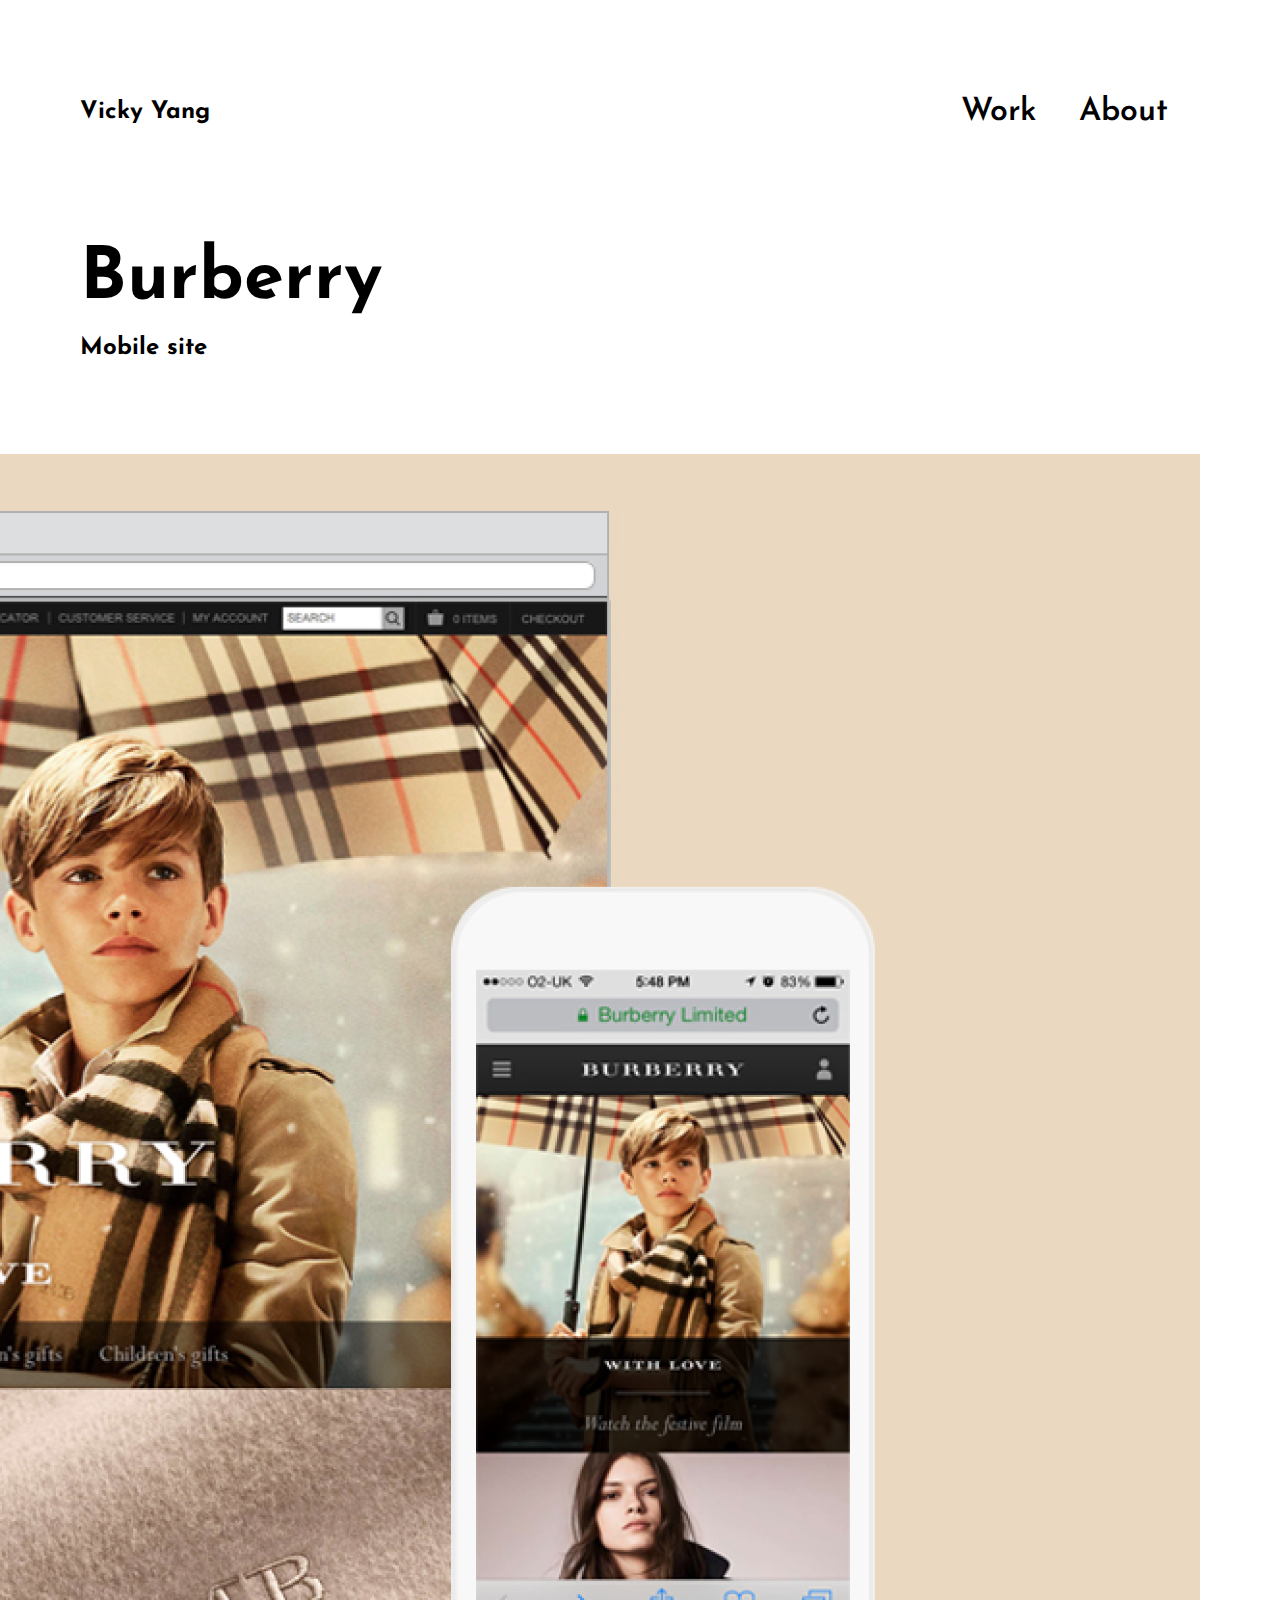
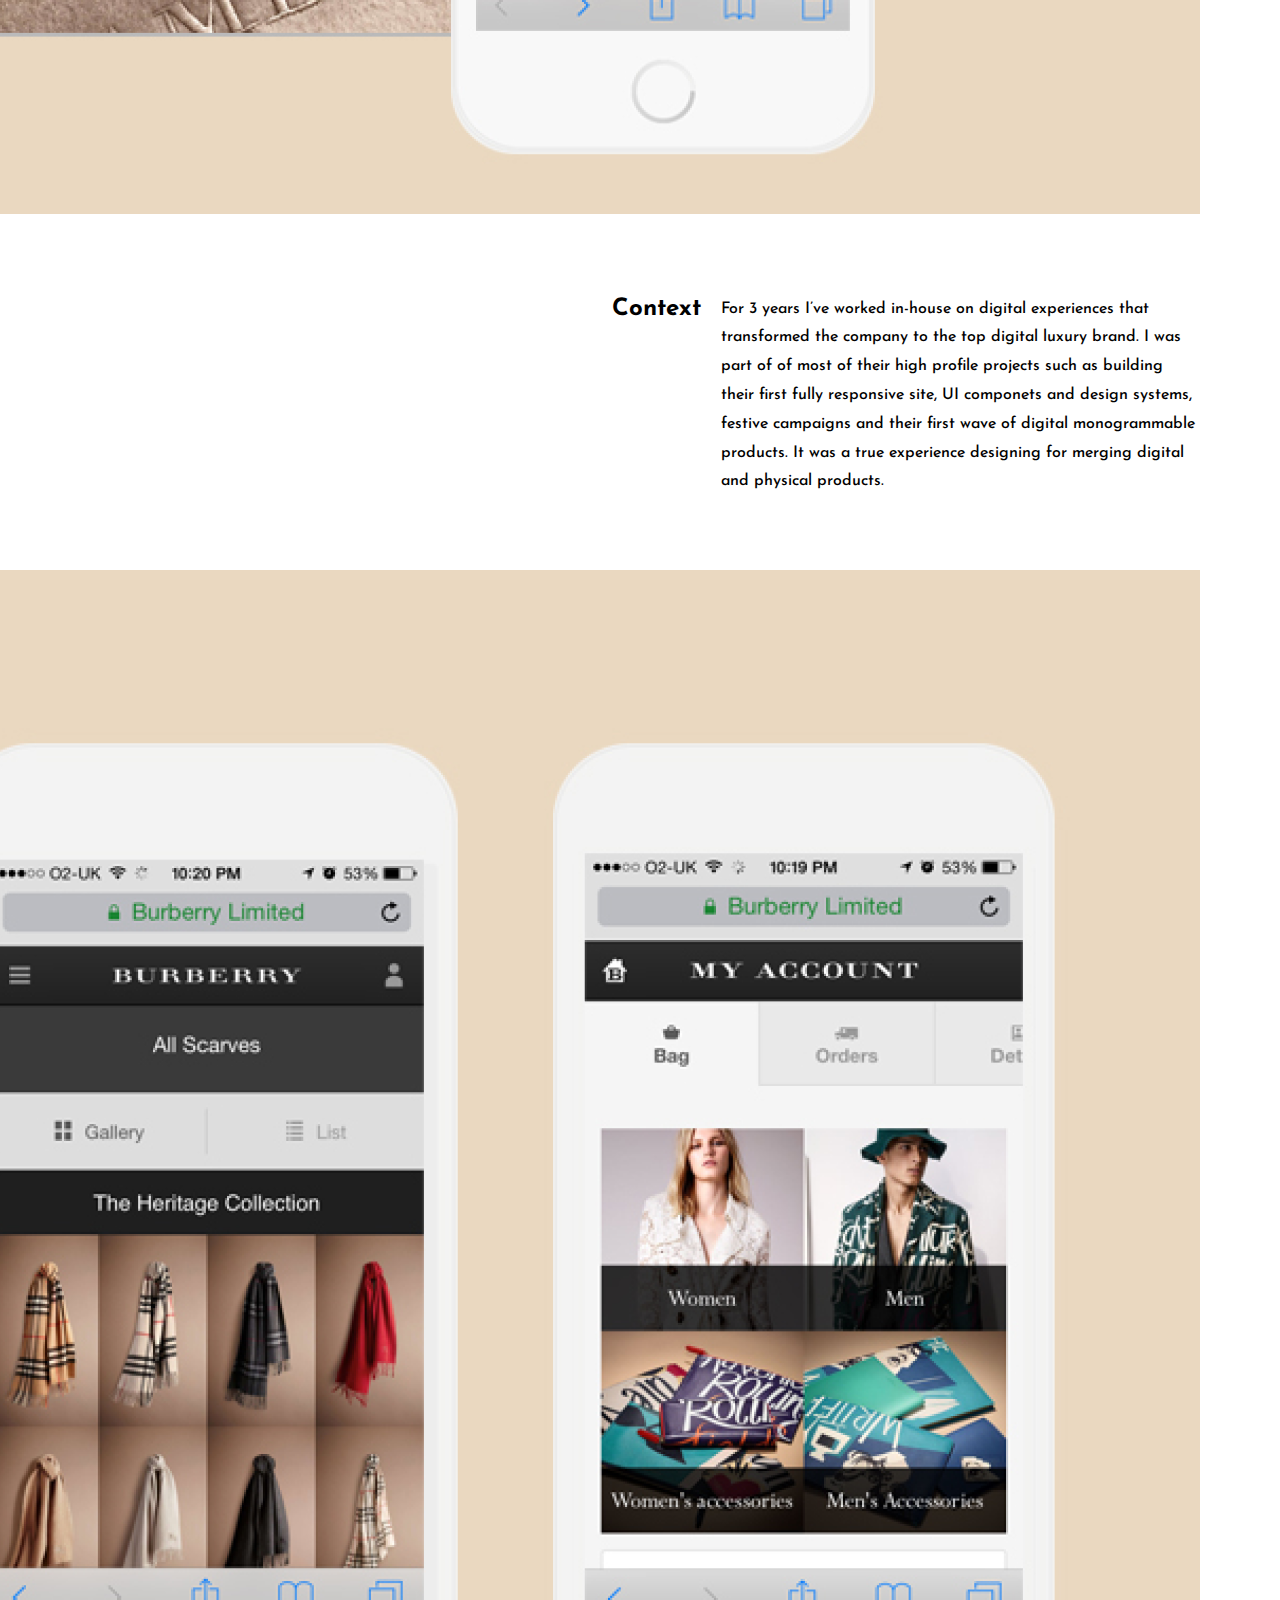
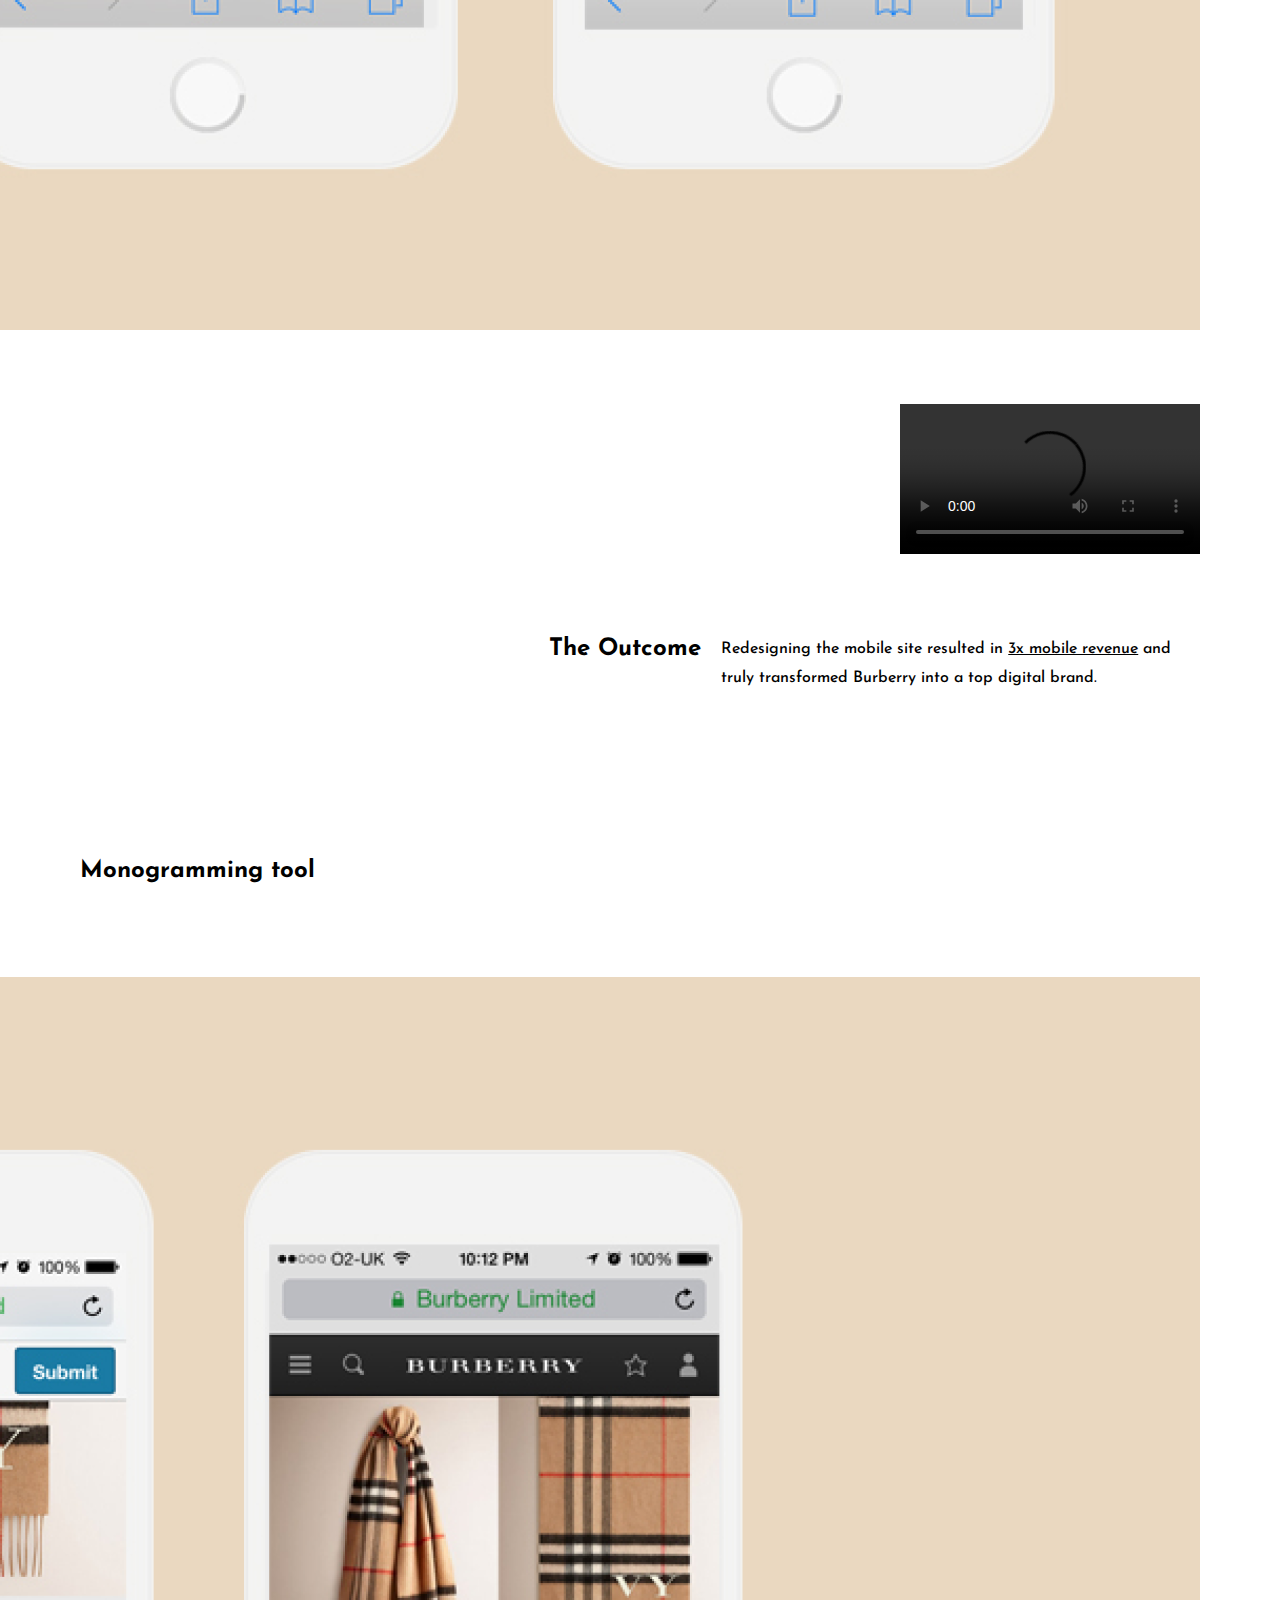
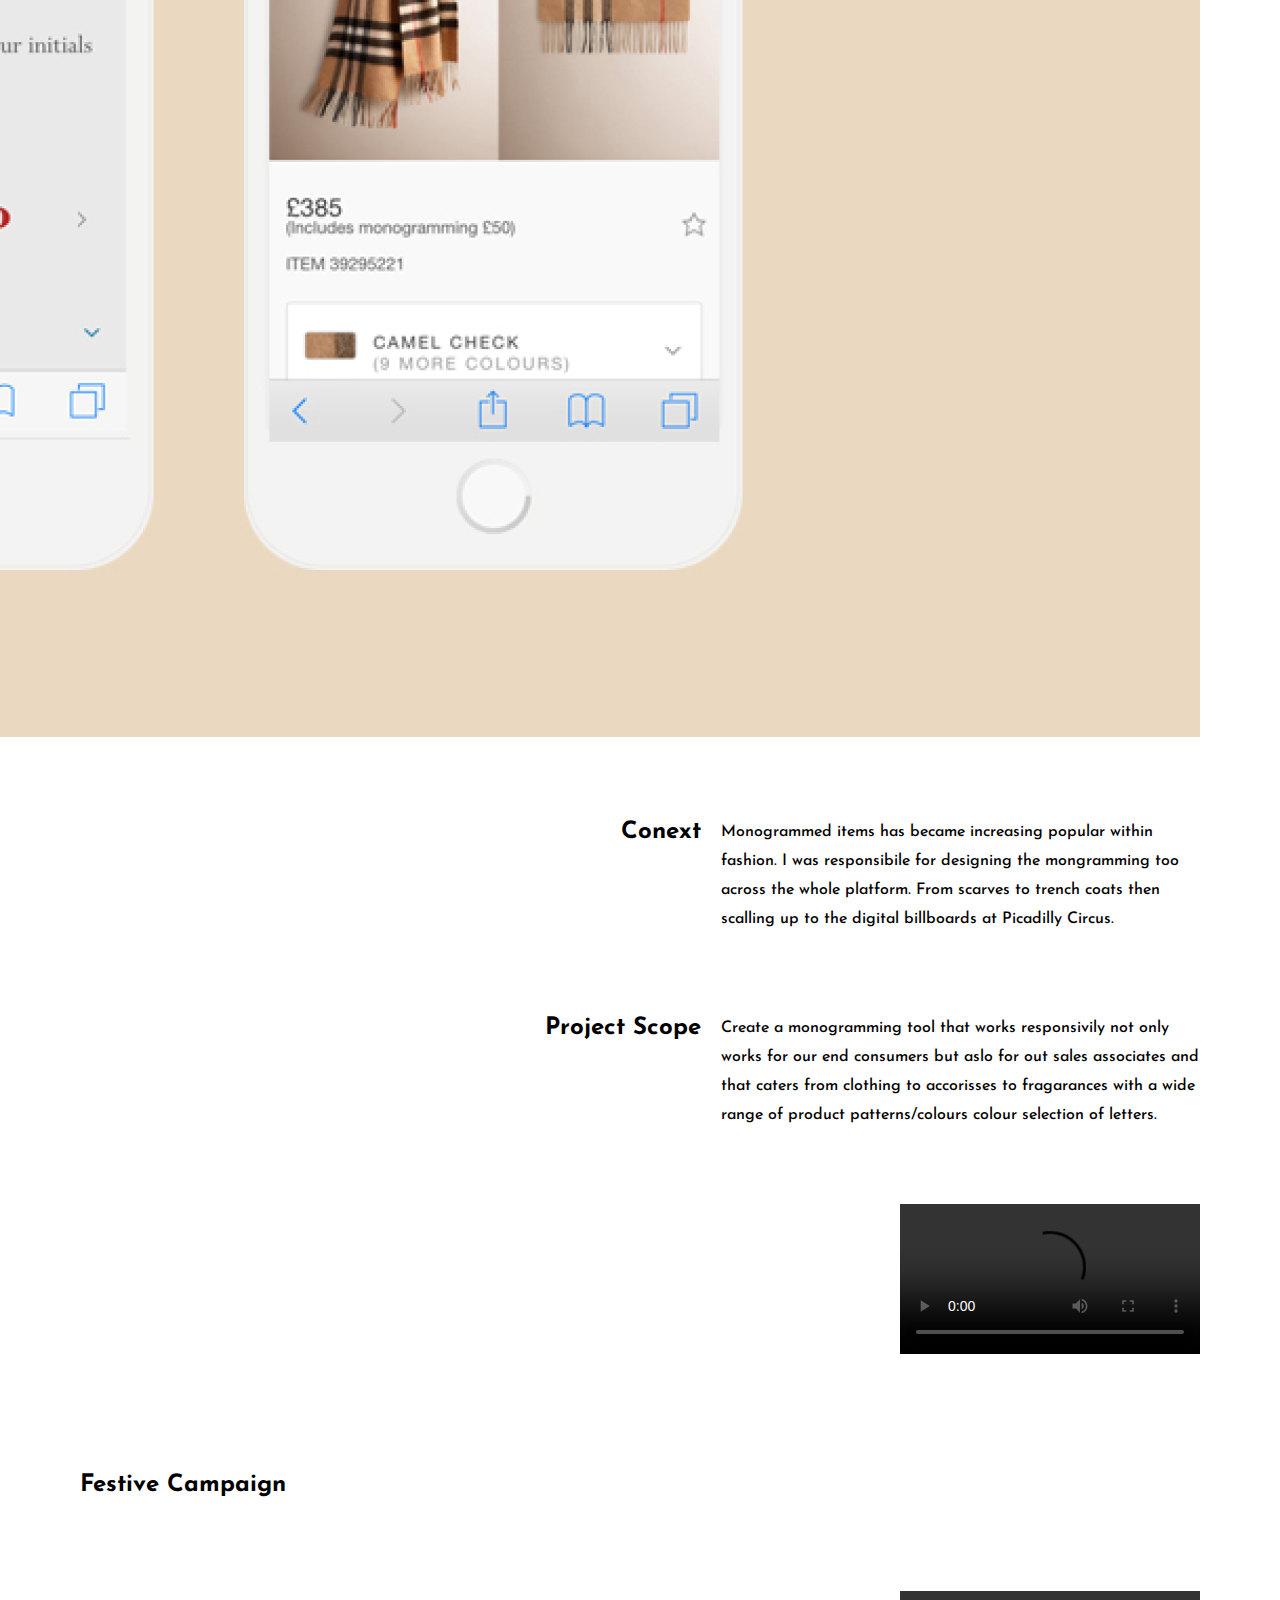
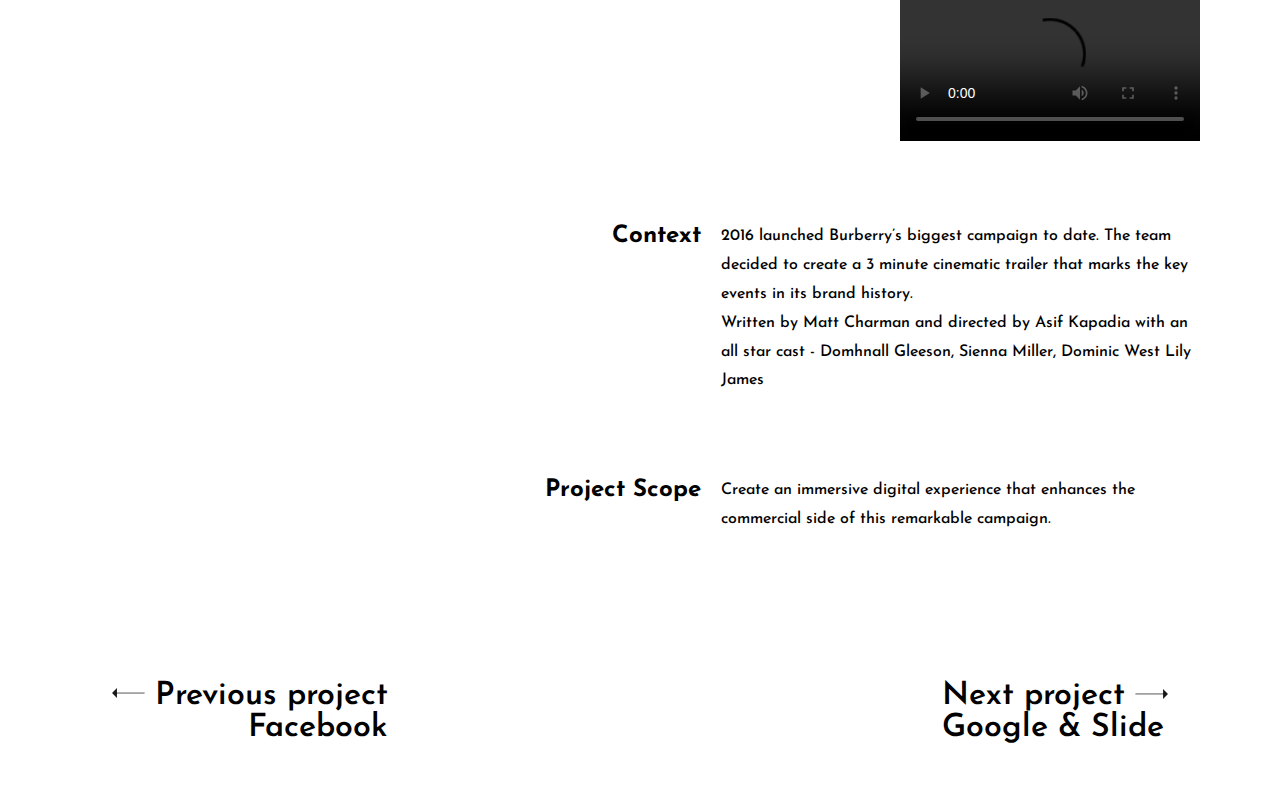
==== project_burberry.html @ 66a8c8dd "Add files via upload" ====
<!DOCTYPE html>

<html>
<head>
	<title>Vicky Yang</title>

	<link rel="stylesheet" type="text/css" href="assets/css/projects.css">
</head>


<body>
	<header>

		<h2>Vicky Yang</h2>

		<nav>
			<a href="index.html">Work</a>
			<a href="about.html">About</a>			
		</nav>
	</header>


	<section class="project_title">	
		<h1>Burberry</h1>
		<h2>Mobile site</h2>
	</section>


	<section class="project_img_single">
		<img src="assets/images/burberry_1.png" alt="">
	</section>


	<main class="project">

	<div class="project_title">	
		<h2>Context</h2>
	</div>	

	<div class="project_text">
		<p>For 3 years I’ve worked in-house on digital experiences that transformed the company to the top digital luxury brand. I was part of of most of their high profile projects such as building their first fully responsive site, UI componets and design systems, festive campaigns and their first wave of digital monogrammable products. It was a true experience designing for merging digital and physical products.</p>
	</div>

	</main>


	<section class="project_img_single">
		<img src="assets/images/burberry_2.png" alt="">
	</section>


	<section class="project_img_single">
		<video controls>
			<source src="assets/images/burberry_mobile_site.mp4" type="">
		</video>
	</section>



	<main class="project">

	<div class="project_title">
		<h2>The Outcome</h2>
	</div>	

	<div class="project_text">
		<p>Redesigning the mobile site resulted in <a class="inline_link" href="https://digiday.com/marketing/burberry-became-top-digital-luxury-brand/">3x mobile revenue</a> and truly transformed Burberry into a top digital brand.</p>
	</div>

	</main>


	<section class="project_title">	
		<h2>Monogramming tool</h2>
	</section>	

	<section class="project_img_single">
		<img src="assets/images/burberry_3.png" alt="">
	</section>	

	<main class="project">

	<div class="project_title">
		<h2>Conext</h2>
	</div>	

	<div class="project_text">
		<p>Monogrammed items has became increasing popular within fashion. I was responsibile for designing the mongramming too across the whole platform. From scarves to trench coats then scalling up to the digital billboards at Picadilly Circus.
		</p>
	</div>

	</main>	



	<main class="project">

	<div class="project_title">
		<h2>Project Scope</h2>
	</div>	

	<div class="project_text">
		<p>Create a monogramming tool that works responsivily not only works for our end consumers but aslo for out sales associates and that caters from clothing to accorisses to fragarances with a wide range of product patterns/colours colour selection of letters.
		</p>
	</div>

	
	</main>	



	<section class="project_img_single">	
		<video controls>
		  	<source src="assets/images/burberry_scarf_bar.mp4" type="">
		</video> 
	</section>	




	<section class="project_title">	
		<h2>Festive Campaign</h2>
	</section>		



	<section class="project_img_single">
		<video controls>
		  	<source src="assets/images/burbs_gifts_page.mov" type="">
		</video> 
	</section>		


	<main class="project">

	<div class="project_title">
		<h2>Context</h2>
	</div>	

		<div class="project_text">
			<p>2016 launched Burberry’s biggest campaign to date. The team decided to create a 3 minute cinematic trailer that marks the key events in its brand history. <br> 
			Written by Matt Charman and directed by Asif Kapadia with an all star cast -  Domhnall Gleeson, Sienna Miller, Dominic West Lily James 
			</p>
		</div>

	</main>

	<main class="project">

	<div class="project_title">
		<h2>Project Scope</h2>
	</div>	

	<div class="project_text">
		<p>Create an immersive digital experience that enhances the commercial side of this remarkable campaign.
		</p>
	</div>

	</main>				


	<footer>
		<div class="pagination">
			<ul>
				<li class="left">
                      <a href="project_facebook_ad.html">
                       <img class="arrow_left" src="assets/images/arrow-left.svg"> 
                        Previous project<br>
                        Facebook
                      </a>
                </li>
					<li class="right">
                       <a href="project_google.html">
                        Next project
                        <img class="arrow_right" src="assets/images/arrow-right.svg">
                        <br>Google & Slide
                   </a>
               </li>
			</ul>
		</div>
	</footer>



</body>
</html>
---- assets/css/projects.css ----
@import url('https://fonts.googleapis.com/css2?family=Josefin+Sans:wght@600&display=swap');

body {
	font-family: Josefin Sans;
	color: black;
	font-style: normal;
	font-weight: 500;

	width: 1120px;
	margin: 80px auto 48px auto;
}

ul {
	list-style-type: none;
}


h1 {
	font-size: 72px;
	margin: 0;
}

h3 {
	font-weight: 600;
}


nav, footer {
	font-family: Josefin Sans;
	font-weight: 600;
	font-size: 32px;
}


header {
	display: flex;
	flex-direction: row;
	align-items: center;
	justify-content: space-between;
/*	margin: 0 0 0 32px;*/
}




a {
	text-decoration: none;
	color: black;
	transition: color 0.3;
	margin: 0 32px 0 0;
}

a:hover {
	color: #E3B848;
}


a.inline_link {
	text-decoration: underline;
	margin: 0;
}


section {	
	display: flex;
	flex-direction: row;
	justify-content: flex-end;
}



section.project_title {
	margin: 100px 0 0 0;
	flex-direction: column;
	justify-content: flex-start;
}

/*Google colour*/

section.project_title h1 span:nth-child(1),
section.project_title h1 span:nth-child(4) {
	 color:#4285F4;
	/*white-space: nowrap;*/
}

section.project_title h1 span:nth-child(2),
section.project_title h1 span:nth-child(6) {
	color:#EA4335;	
}

section.project_title h1 span:nth-child(3) {
	color:#FBBC05;	
}
section.project_title h1 span:nth-child(5) {
	color:#34A853;	
}

/*section.project_title h2 {
	margin: 0 0 85px 0;
}*/

section.project_img_single {
/*	background-color: #C4C4C4;*/
	margin: 74px 0 74px 0;

}

main {
	margin: 74px 0 74px 0;
	display: grid;
	grid-template-columns: repeat(16, 1fr);
	gap: 20px 20px;
}


main.project div.project_title {
	margin: 0 0 68px 0; 
	line-height: 1.8;
	grid-column: 7 / span 3;
}

main.project div.project_title h2{
	text-align: right;
	margin: 0;
}


main.project div.project_text {
	margin: 7px 0 0 0;
	grid-column: 10 / span 7;	
	line-height: 1.8;

}

main.project div.project_text p, h3 {
	margin: 0;

}


footer a {
	margin: 0 0 0 0;
}

footer div.pagination {
	margin: 100px 0 0 0;
}

footer div.pagination ul {
	display: flex;
	flex-direction: row;
	justify-content: space-between;
	align-items: center;
	padding: 0;
	margin: 100px 0 0 0;
}

footer div.pagination ul li.left {
	text-align: right;
	margin: 0 0 0 32px;
} 

footer div.pagination ul li.right {
	text-align: left;
	margin: 0 32px 0 0;
} 

footer div.pagination ul li.left img.arrow_left {
	margin: 0 0 6px 0;
}

footer div.pagination ul li.right img.arrow_right {
	margin: 0 0 4px 0;
}

#fb_title {
	color: #1A60B1;
}






/* media queries */

@media (max-width: 1130px) {

	body {
		width: auto;
		margin: 0 32px 0 32px;
	}



/*	section.project_title {
		margin: 32px 32px;
	}*/


/*	section.project_img_single {
		margin: 0px 32px 32px 32px;			
	}*/

	main.project div.project_title h2 {
		text-align: left;
	}

/*	section div.project_text {
		margin: 0px 32px 32px 32px;	

	}*/

}


@media (max-width: 980px) {

	footer div.pagination ul {
	margin: 0;
}	



section.project_title {
	margin: 80px 0 0 0;
}

section.project_title h1 {
	font-size: 62px;
}


main.project div.project_title {
		grid-column: 1 / span 4;
		margin:0;	
}

main.project div.project_text {
		grid-column: 5 / span 14;	
}
	
/*section.project_img_single {
	margin: 0px 32px 32px 32px;			
	}*/


}


@media (max-width: 790px) {

	header {
		flex-direction: column;
		margin: 0;
	}

	header a {
		margin: 0px 32px 0px 32px;			
	}

	main.project div.project_title {
		grid-column: 1 / span 16;
		margin:0;	
	}

	main.project div.project_text {
		grid-column: 1 / span 16;	
	}

footer div.pagination ul li.left  {
		margin: 0;
} 

footer div.pagination ul li.right  {
		margin: 0;
	} 

}	


/*	section div.project_wrapper {
		flex-direction: column;
	}*/

/*	section.project div.project_wrapper h2 {
		width: auto;
		justify-content: flex-end;
		text-align: left;
		margin: 0px 32px 0px 32px;			
	}	*/


@media (max-width: 630px) {


footer div.pagination ul li.left a {
		font-size: 24px;
		margin: 0;
} 

footer div.pagination ul li.right a {
		font-size: 24px;
		margin: 0;
	} 

}

@media (max-width: 525px) {

footer div.pagination ul li.left a {
		font-size: 18px;
} 

footer div.pagination ul li.right a {
		font-size: 18px;
	} 

footer div.pagination ul li.left img.arrow_left {
	margin: 0 0 2px 0;
}


}
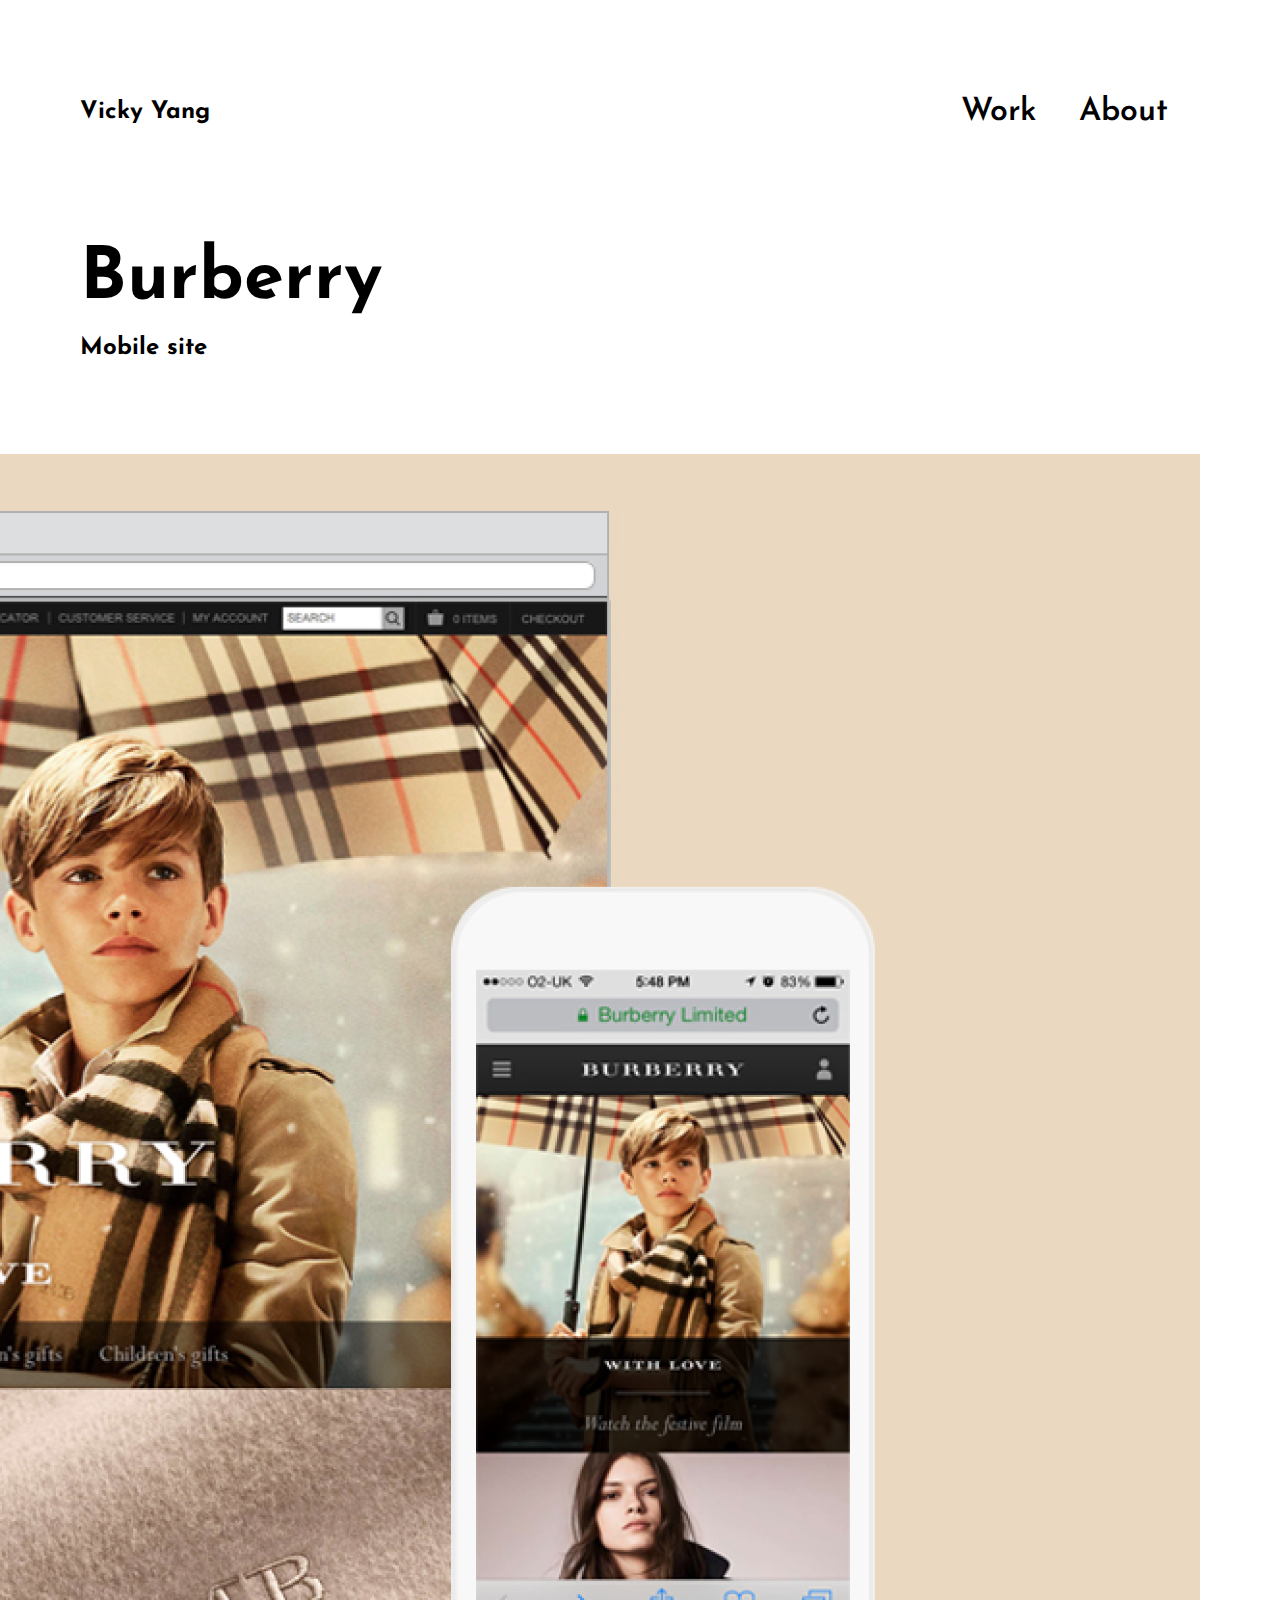
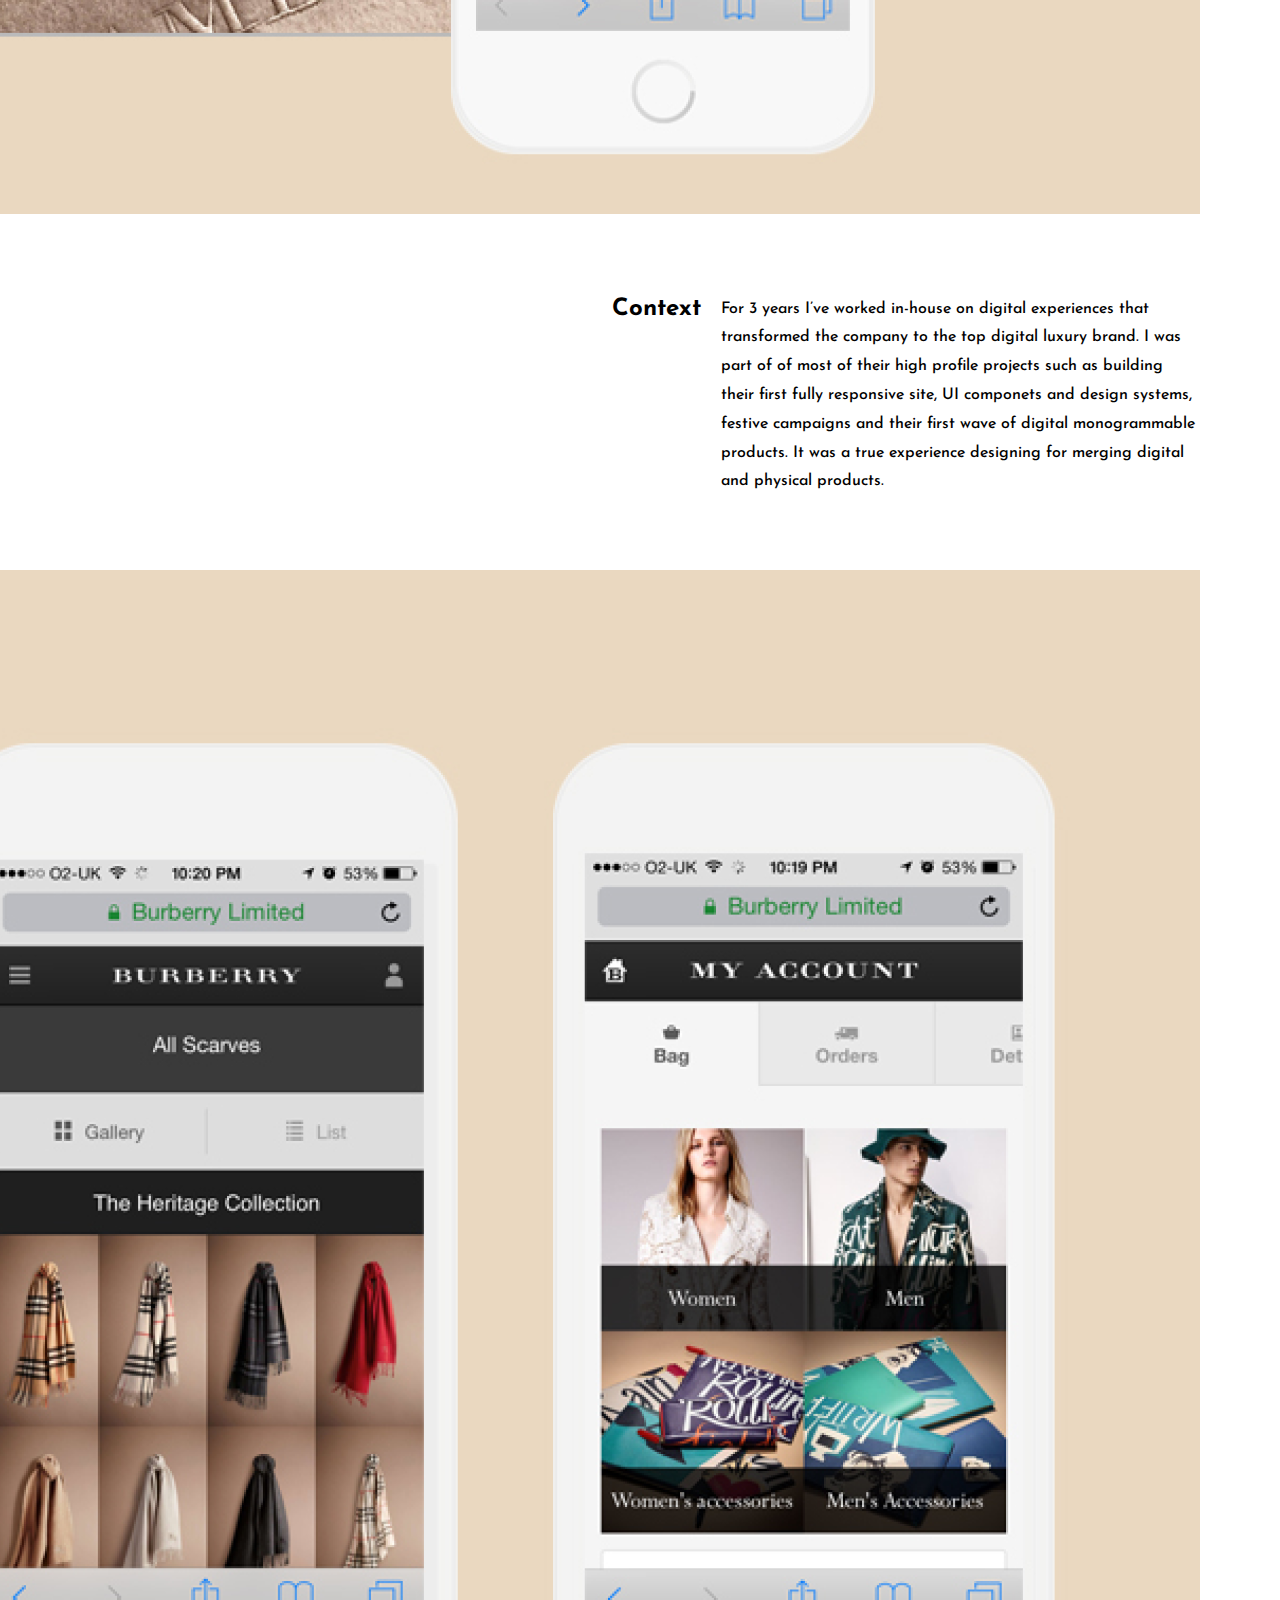
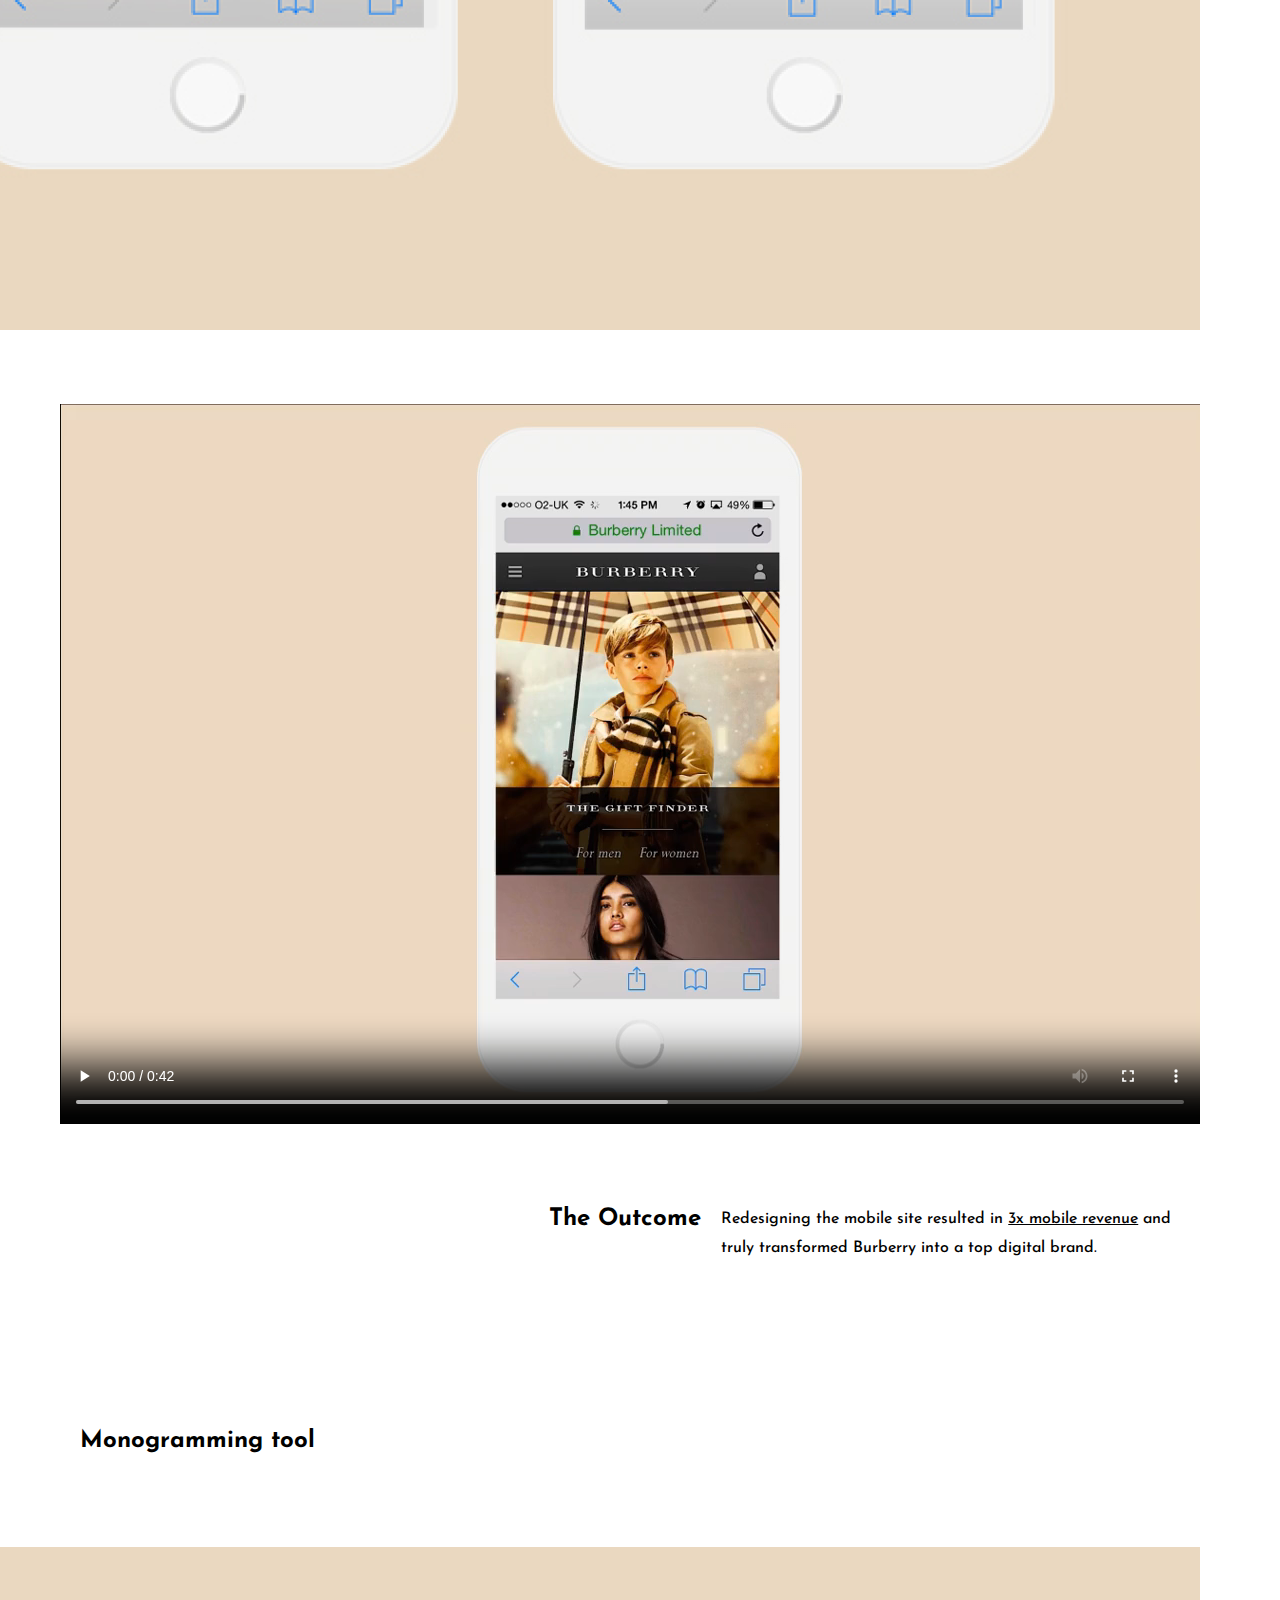
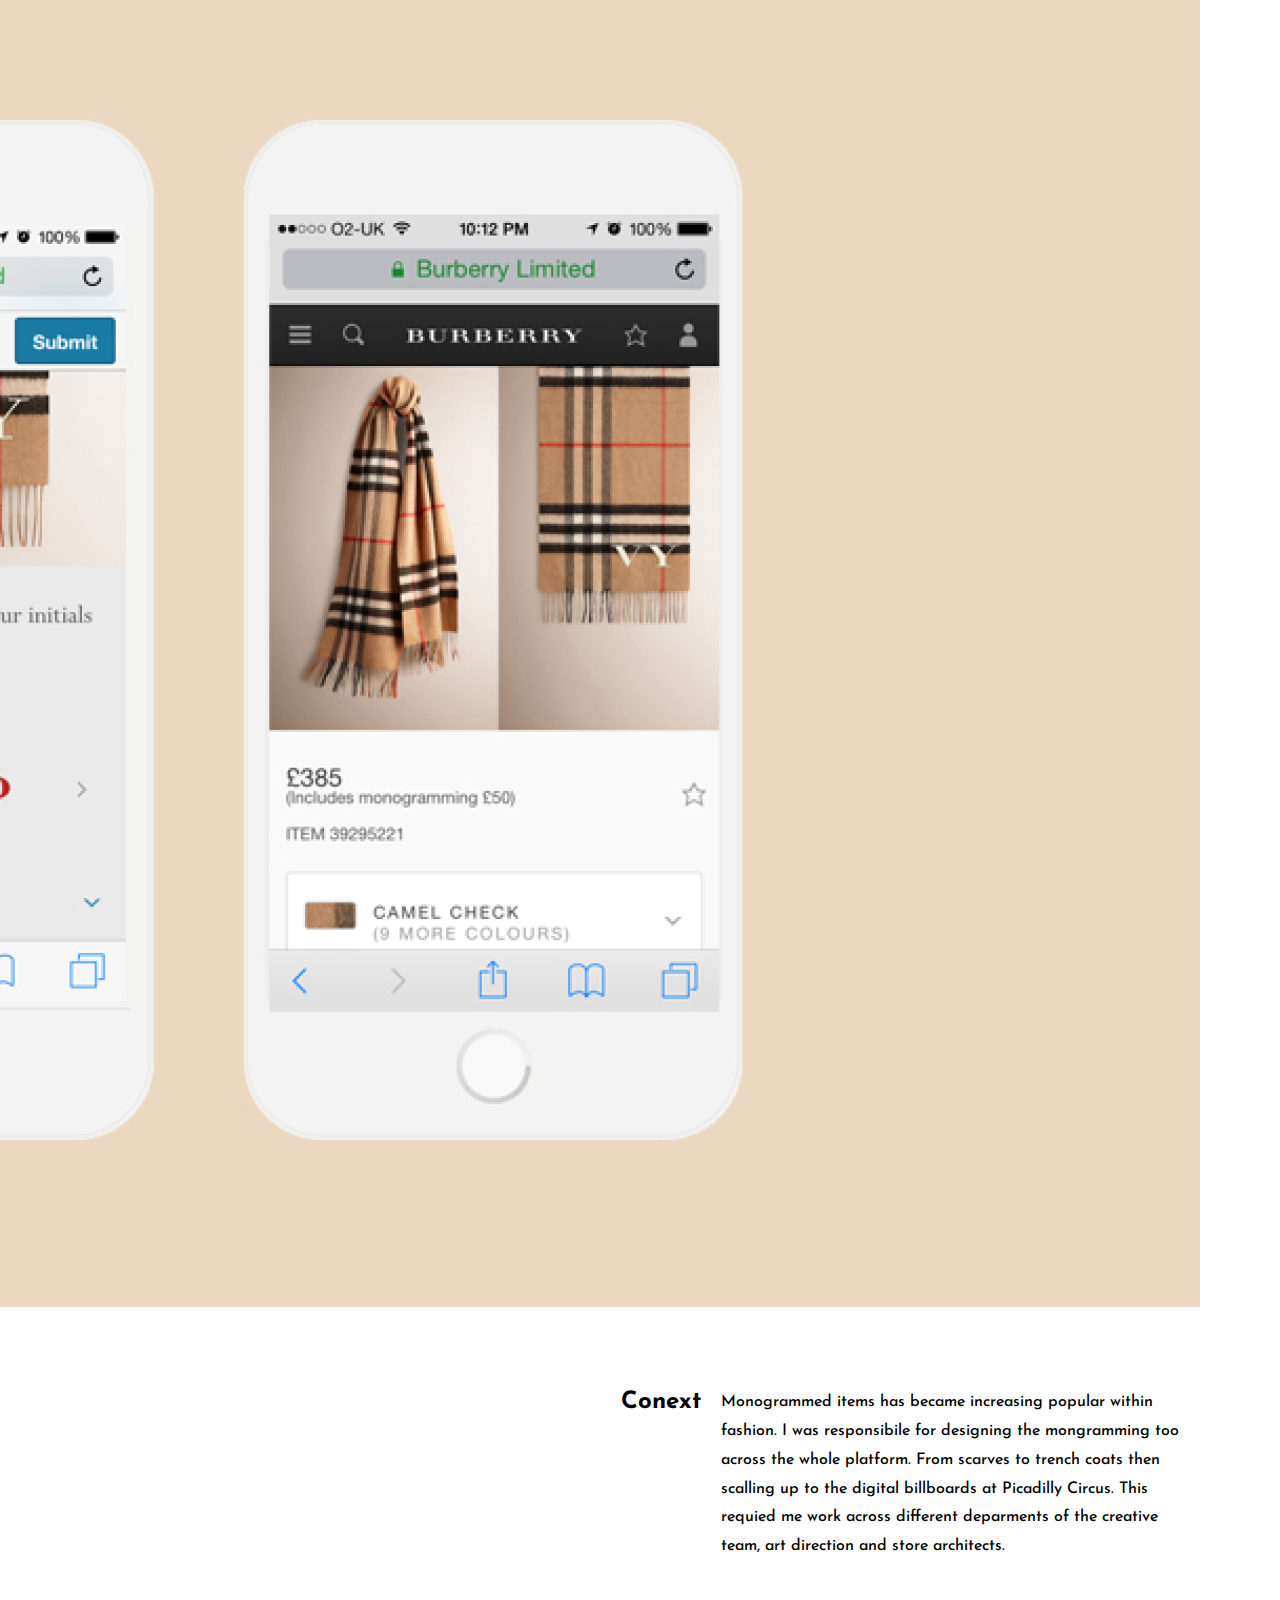
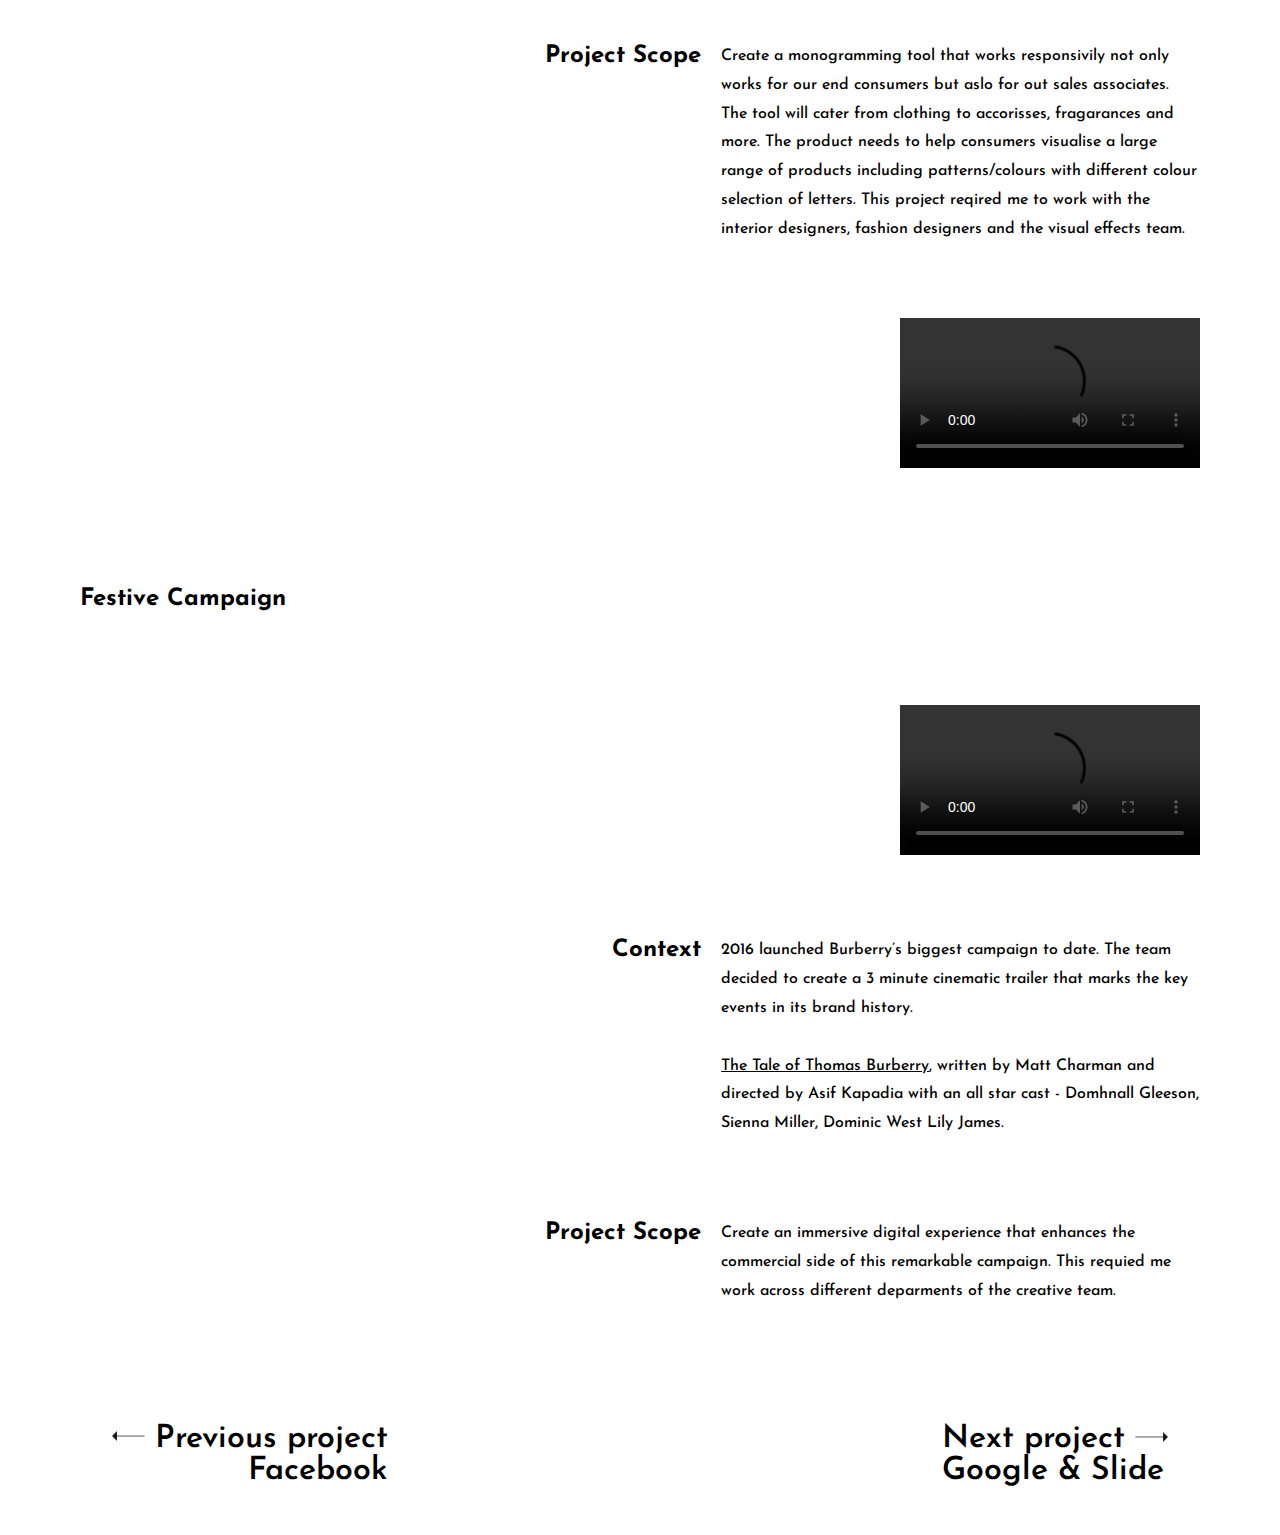
==== commit 364e73bd: "Add files via upload" ====
--- a/project_burberry.html
+++ b/project_burberry.html
@@ -85,7 +85,7 @@
 	</div>	
 
 	<div class="project_text">
-		<p>Monogrammed items has became increasing popular within fashion. I was responsibile for designing the mongramming too across the whole platform. From scarves to trench coats then scalling up to the digital billboards at Picadilly Circus.
+		<p>Monogrammed items has became increasing popular within fashion. I was responsibile for designing the mongramming too across the whole platform. From scarves to trench coats then scalling up to the digital billboards at Picadilly Circus. This requied me work across different deparments of the creative team, art direction and store architects. 
 		</p>
 	</div>
 
@@ -100,7 +100,7 @@
 	</div>	
 
 	<div class="project_text">
-		<p>Create a monogramming tool that works responsivily not only works for our end consumers but aslo for out sales associates and that caters from clothing to accorisses to fragarances with a wide range of product patterns/colours colour selection of letters.
+		<p>Create a monogramming tool that works responsivily not only works for our end consumers but aslo for out sales associates. The tool will cater from clothing to accorisses, fragarances and more. The product needs to help consumers visualise a large range of products including patterns/colours with different colour selection of letters. This project reqired me to work with the interior designers, fashion designers and the visual effects team.
 		</p>
 	</div>
 
@@ -139,7 +139,7 @@
 
 		<div class="project_text">
 			<p>2016 launched Burberry’s biggest campaign to date. The team decided to create a 3 minute cinematic trailer that marks the key events in its brand history. <br> 
-			Written by Matt Charman and directed by Asif Kapadia with an all star cast -  Domhnall Gleeson, Sienna Miller, Dominic West Lily James 
+			<br><a class="inline_link" href="https://www.youtube.com/watch?v=6D5IZtDCS5c">The Tale of Thomas Burberry</a>, written by Matt Charman and directed by Asif Kapadia with an all star cast -  Domhnall Gleeson, Sienna Miller, Dominic West Lily James.  
 			</p>
 		</div>
 
@@ -152,7 +152,7 @@
 	</div>	
 
 	<div class="project_text">
-		<p>Create an immersive digital experience that enhances the commercial side of this remarkable campaign.
+		<p>Create an immersive digital experience that enhances the commercial side of this remarkable campaign. This requied me work across different deparments of the creative team.
 		</p>
 	</div>
 
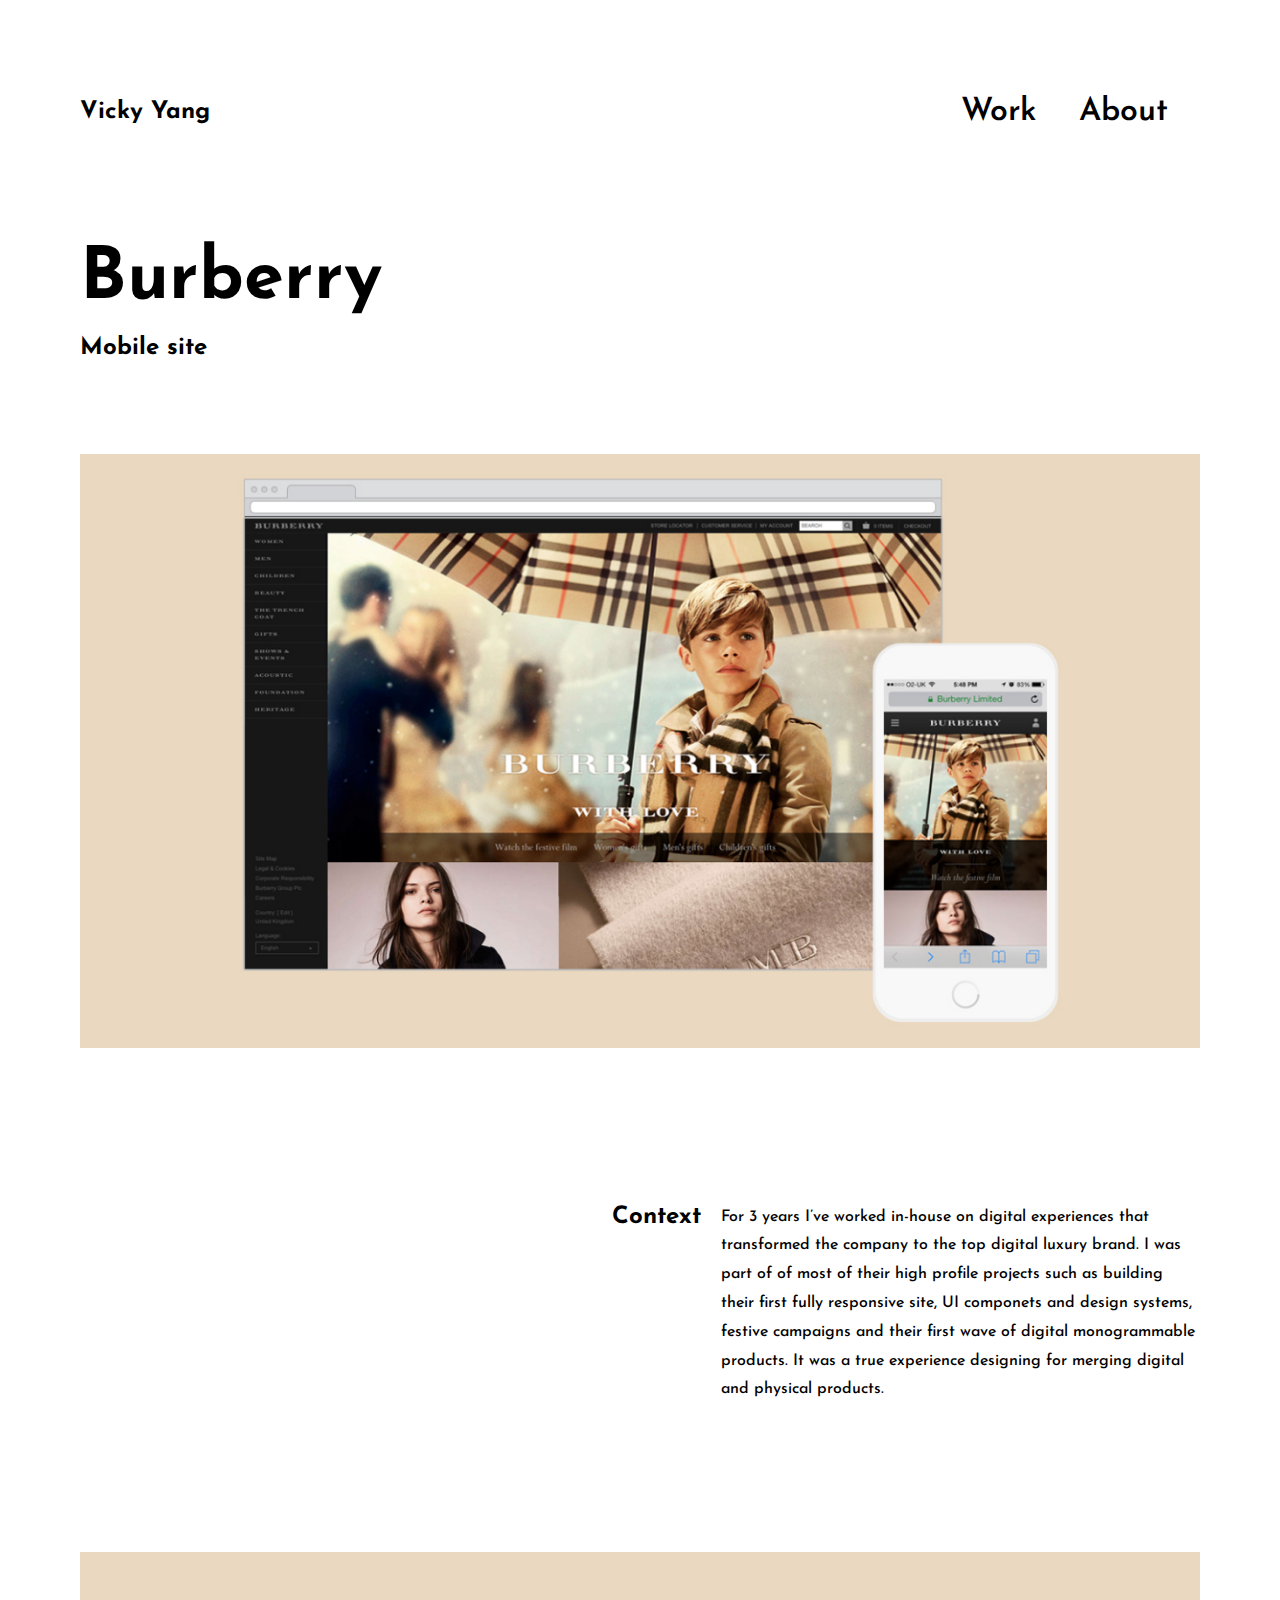
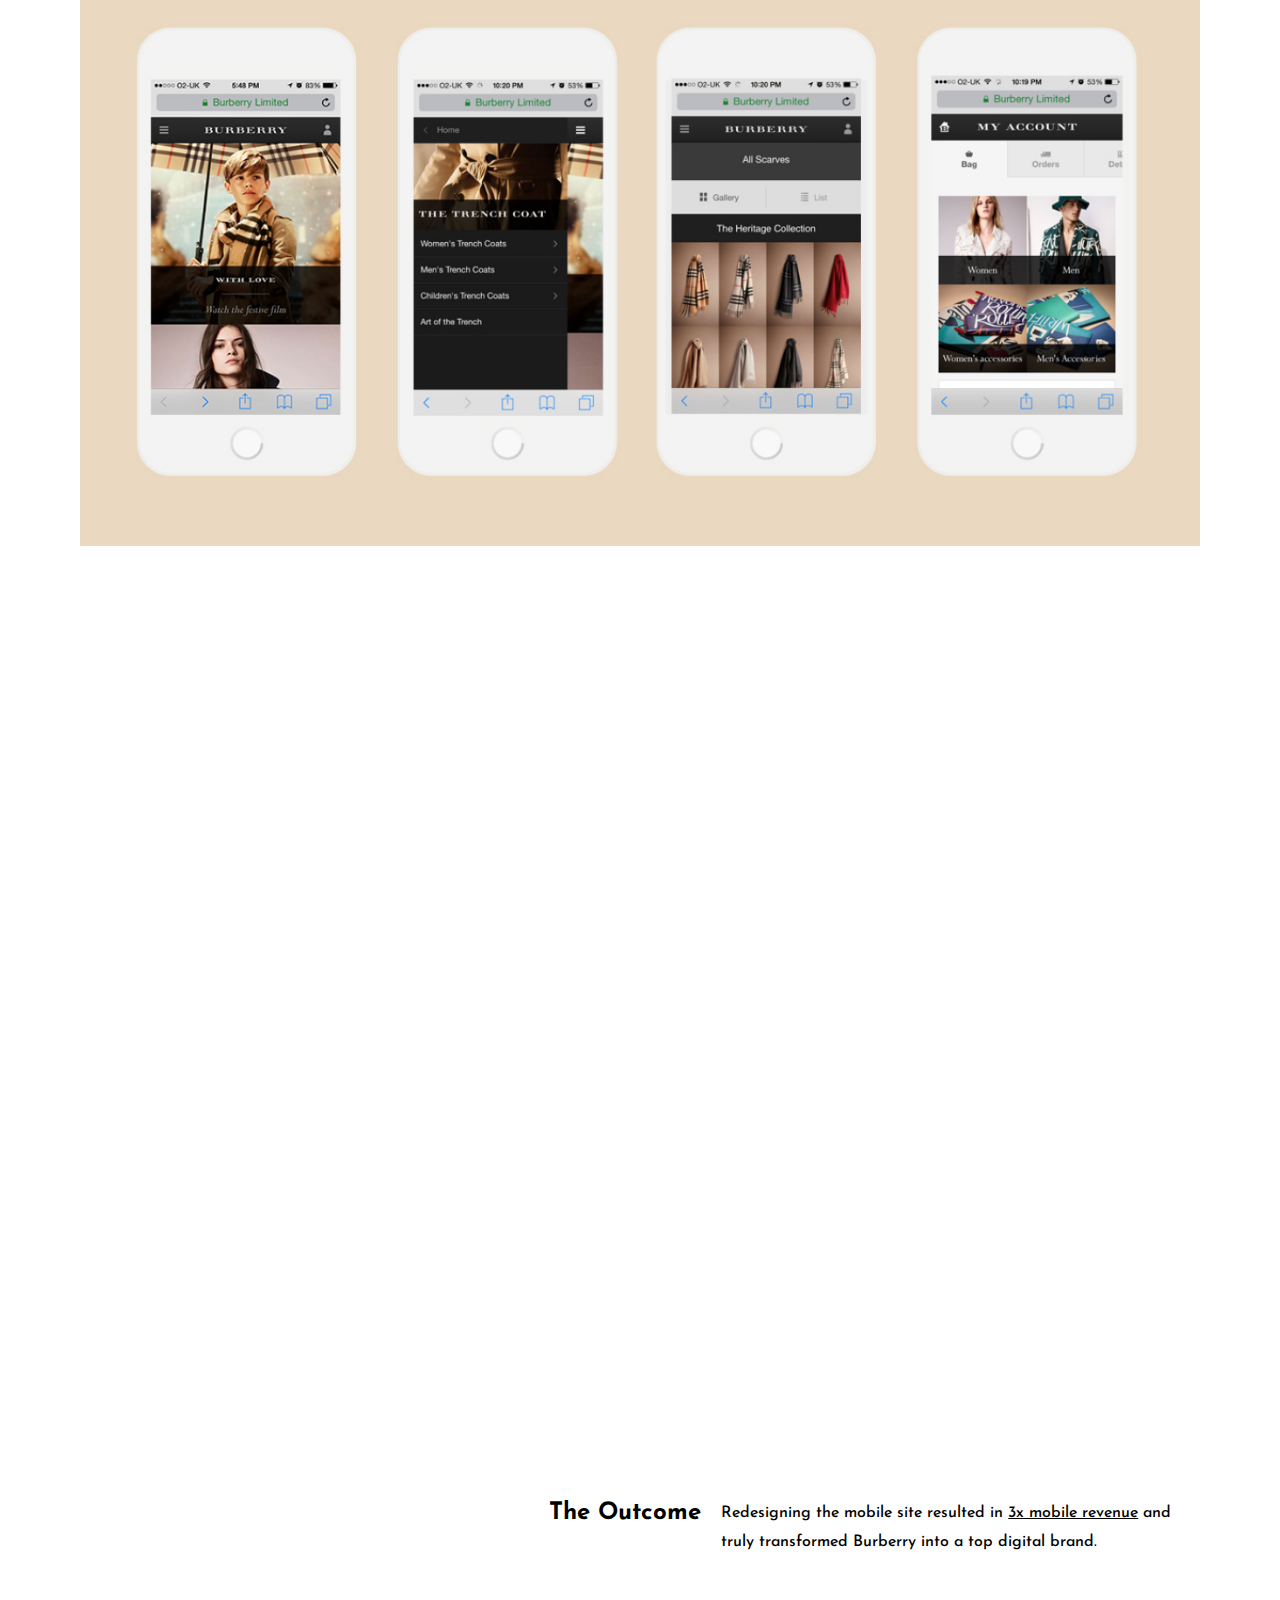
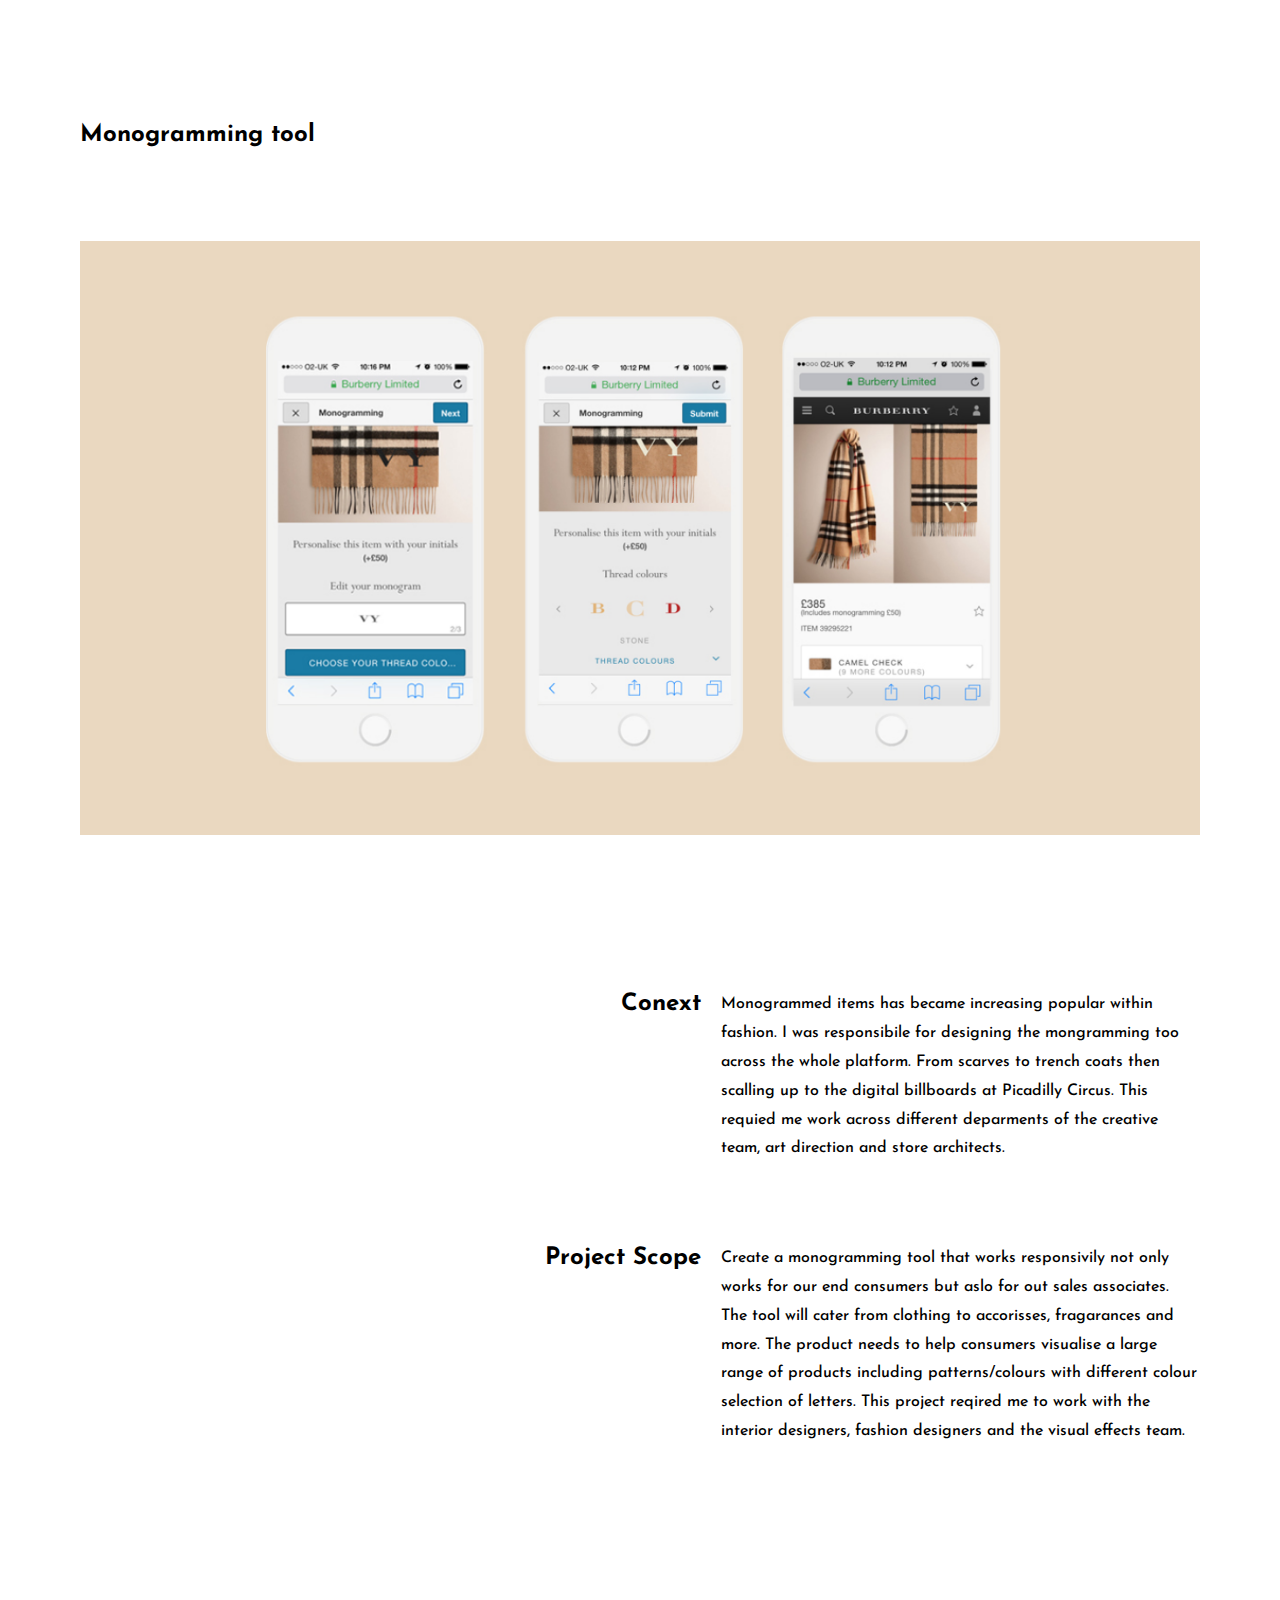
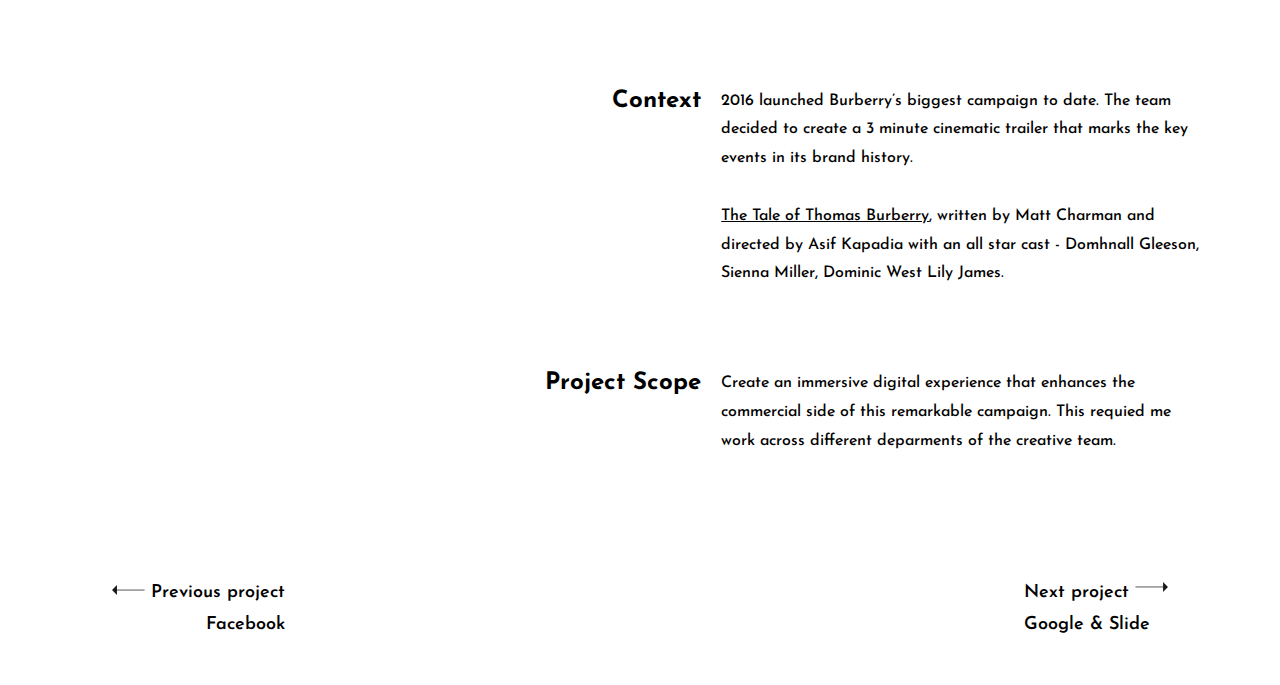
==== commit 39456e66: "Add files via upload" ====
--- a/project_burberry.html
+++ b/project_burberry.html
@@ -49,11 +49,11 @@
 	</section>
 
 
-	<section class="project_img_single">
-		<video controls>
-			<source src="assets/images/burberry_mobile_site.mp4" type="">
-		</video>
-	</section>
+	<main class="project">
+         <div  class="video_wrapper">
+		<iframe title="vimeo-player" src="https://player.vimeo.com/video/115267233" width="1100" height="720" frameborder="0" allowfullscreen></iframe>
+         </div>		
+	</main>	
 
 
 
@@ -109,11 +109,11 @@
 
 
 
-	<section class="project_img_single">	
-		<video controls>
-		  	<source src="assets/images/burberry_scarf_bar.mp4" type="">
-		</video> 
-	</section>	
+	<main class="project">
+         <div  class="video_wrapper">
+			<iframe src="https://player.vimeo.com/video/140110372" width="1100" height="720" frameborder="0" allow="autoplay; fullscreen" allowfullscreen></iframe>
+         </div>		
+	</main>		
 
 
 
@@ -124,11 +124,11 @@
 
 
 
-	<section class="project_img_single">
-		<video controls>
-		  	<source src="assets/images/burbs_gifts_page.mov" type="">
-		</video> 
-	</section>		
+	<main class="project">
+         <div  class="video_wrapper">
+			<iframe title="vimeo-player" src="https://player.vimeo.com/video/266261577" width="1100" height="720" frameborder="0" allowfullscreen></iframe>
+         </div>		
+	</main>		
 
 
 	<main class="project">
--- a/assets/css/projects.css
+++ b/assets/css/projects.css
@@ -1,4 +1,4 @@
-@import url('https://fonts.googleapis.com/css2?family=Josefin+Sans:wght@600&display=swap');
+ @import url('https://fonts.googleapis.com/css2?family=Josefin+Sans:wght@600&display=swap');
 
 body {
 	font-family: Josefin Sans;
@@ -95,15 +95,26 @@
 	color:#34A853;	
 }
 
+section.project_img_single img {
+/*	background-color: #C4C4C4;*/
+	margin: 74px 0 74px 0;
+	width: 1120px;
+
+}
+
+section.project_img_single video {
+/*	background-color: #C4C4C4;*/
+	margin: 74px 0 74px 0;
+	width: 1120px;
+
+}
+
+
 /*section.project_title h2 {
 	margin: 0 0 85px 0;
 }*/
 
-section.project_img_single {
-/*	background-color: #C4C4C4;*/
-	margin: 74px 0 74px 0;
-
-}
+
 
 main {
 	margin: 74px 0 74px 0;
@@ -111,6 +122,8 @@
 	grid-template-columns: repeat(16, 1fr);
 	gap: 20px 20px;
 }
+
+
 
 
 main.project div.project_title {
@@ -186,30 +199,28 @@
 
 @media (max-width: 1130px) {
 
-	body {
-		width: auto;
-		margin: 0 32px 0 32px;
-	}
-
-
-
-/*	section.project_title {
-		margin: 32px 32px;
-	}*/
-
-
-/*	section.project_img_single {
-		margin: 0px 32px 32px 32px;			
-	}*/
-
-	main.project div.project_title h2 {
-		text-align: left;
-	}
-
-/*	section div.project_text {
-		margin: 0px 32px 32px 32px;	
-
-	}*/
+body {
+	width: auto;
+	margin: 0 32px 0 32px;
+}
+
+section.project_img_single img {
+	margin: 74px 32px 74px 32px;
+	width: 1000px;
+
+}
+
+section.project_img_single video {
+	margin: 74px 32px 74px 32px;
+	width: 1000px;
+
+}
+
+main.project div.project_title h2 {
+	text-align: left;
+}
+
+
 
 }
 
@@ -228,6 +239,19 @@
 
 section.project_title h1 {
 	font-size: 62px;
+}
+
+
+section.project_img_single img {
+	margin: 74px 32px 74px 32px;
+	width: 780px;
+
+}
+
+section.project_img_single video {
+	margin: 74px 32px 74px 32px;
+	width: 780px;
+
 }
 
 
@@ -240,9 +264,6 @@
 		grid-column: 5 / span 14;	
 }
 	
-/*section.project_img_single {
-	margin: 0px 32px 32px 32px;			
-	}*/
 
 
 }
@@ -268,6 +289,18 @@
 		grid-column: 1 / span 16;	
 	}
 
+section.project_img_single img {
+	margin: 74px 32px 74px 32px;
+	width: 630px;
+
+}
+
+section.project_img_single video {
+	margin: 74px 32px 74px 32px;
+	width: 630px;
+
+}	
+
 footer div.pagination ul li.left  {
 		margin: 0;
 } 
@@ -279,19 +312,20 @@
 }	
 
 
-/*	section div.project_wrapper {
-		flex-direction: column;
-	}*/
-
-/*	section.project div.project_wrapper h2 {
-		width: auto;
-		justify-content: flex-end;
-		text-align: left;
-		margin: 0px 32px 0px 32px;			
-	}	*/
-
 
 @media (max-width: 630px) {
+
+section.project_img_single img {
+	margin: 74px 32px 74px 32px;
+	width: 500px;
+
+}
+
+section.project_img_single video {
+	margin: 74px 32px 74px 32px;
+	width: 500px;
+
+}	
 
 
 footer div.pagination ul li.left a {
@@ -307,6 +341,14 @@
 }
 
 @media (max-width: 525px) {
+	width: 320px;
+
+}
+
+section.project_img_single video {
+	width: 320px;
+
+}		
 
 footer div.pagination ul li.left a {
 		font-size: 18px;
@@ -326,5 +368,3 @@
 	
 
 
-
-
